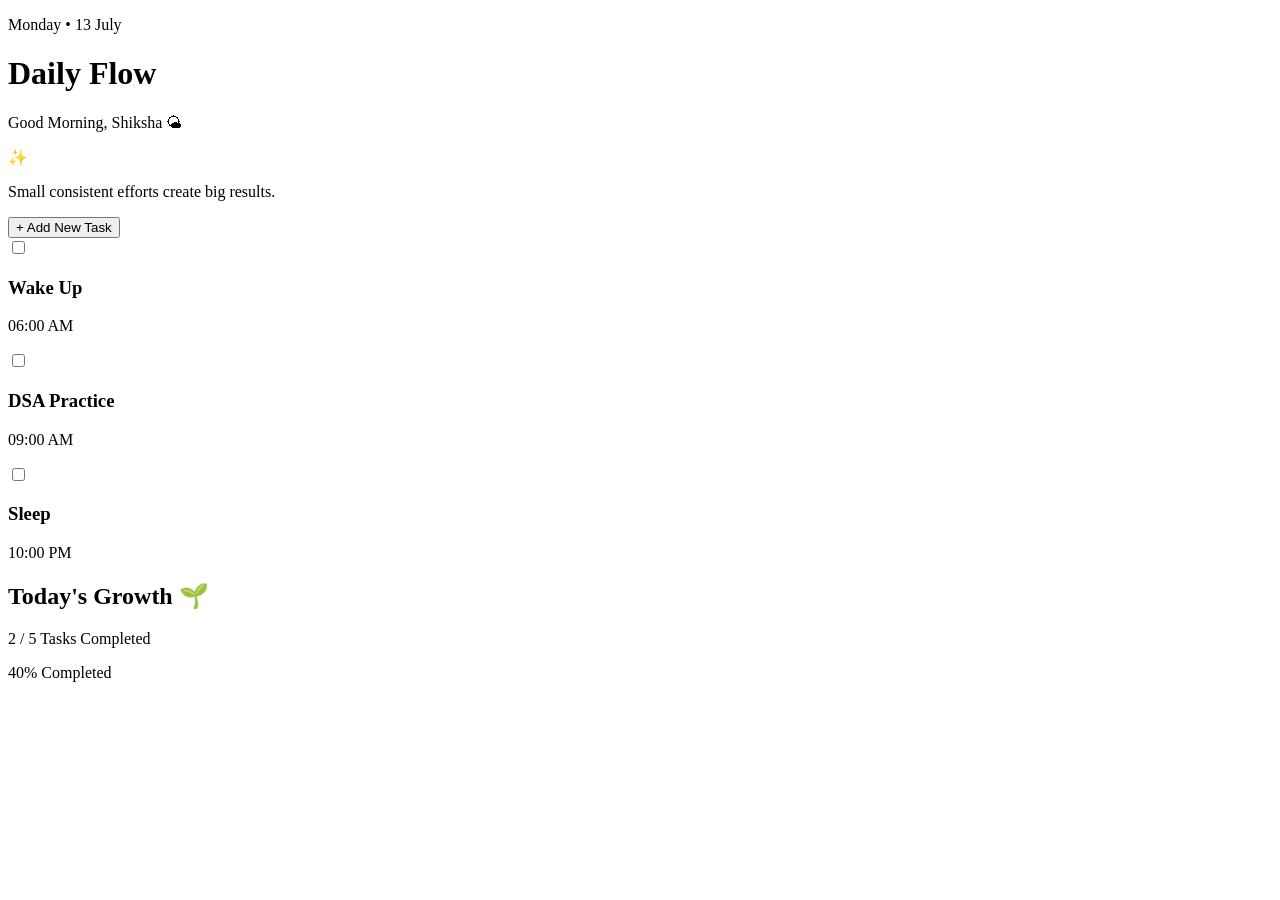
==== daily-flow.html @ 4d4a086d "Add files via upload" ====
<!DOCTYPE html>
<html lang="en">

<head>
    <meta charset="UTF-8">
    <meta name="viewport" content="width=device-width, initial-scale=1.0">

    <title>Daily Flow</title>

    <link rel="stylesheet" href="daily-flow.css">

</head>


<body>

    <div class="daily-container">


        <!-- Header Section -->

        <header class="daily-header">

            <p class="date">
                Monday • 13 July
            </p>

            <h1>
                Daily Flow
            </h1>

            <p class="greeting">
                Good Morning, Shiksha 🌤
            </p>

        </header>



        <!-- Motivation Section -->

        <section class="motivation-card">

            <span>
                ✨
            </span>

            <p>
                Small consistent efforts create big results.
            </p>

        </section>




        <!-- Add Task Section -->

        <section class="add-task-section">

            <button class="add-task-btn">

                <span>
                    +
                </span>

                Add New Task

            </button>


        </section>




        <!-- Task List Section -->

        <section class="task-section">


            <div class="task-card">


                <input type="checkbox">


                <div class="task-details">

                    <h3>
                        Wake Up
                    </h3>

                    <p>
                        06:00 AM
                    </p>

                </div>


            </div>



            <div class="task-card">


                <input type="checkbox">


                <div class="task-details">

                    <h3>
                        DSA Practice
                    </h3>

                    <p>
                        09:00 AM
                    </p>

                </div>


            </div>



            <div class="task-card">


                <input type="checkbox">


                <div class="task-details">

                    <h3>
                        Sleep
                    </h3>

                    <p>
                        10:00 PM
                    </p>

                </div>


            </div>


        </section>




        <!-- Progress Section -->


        <section class="growth-section">


            <div class="growth-header">

                <h2>
                    Today's Growth 🌱
                </h2>


                <p>
                    2 / 5 Tasks Completed
                </p>


            </div>



            <div class="progress-bar">

                <div class="progress-fill"></div>

            </div>


            <p class="progress-text">
                40% Completed
            </p>


        </section>




    </div>



</body>

</html>
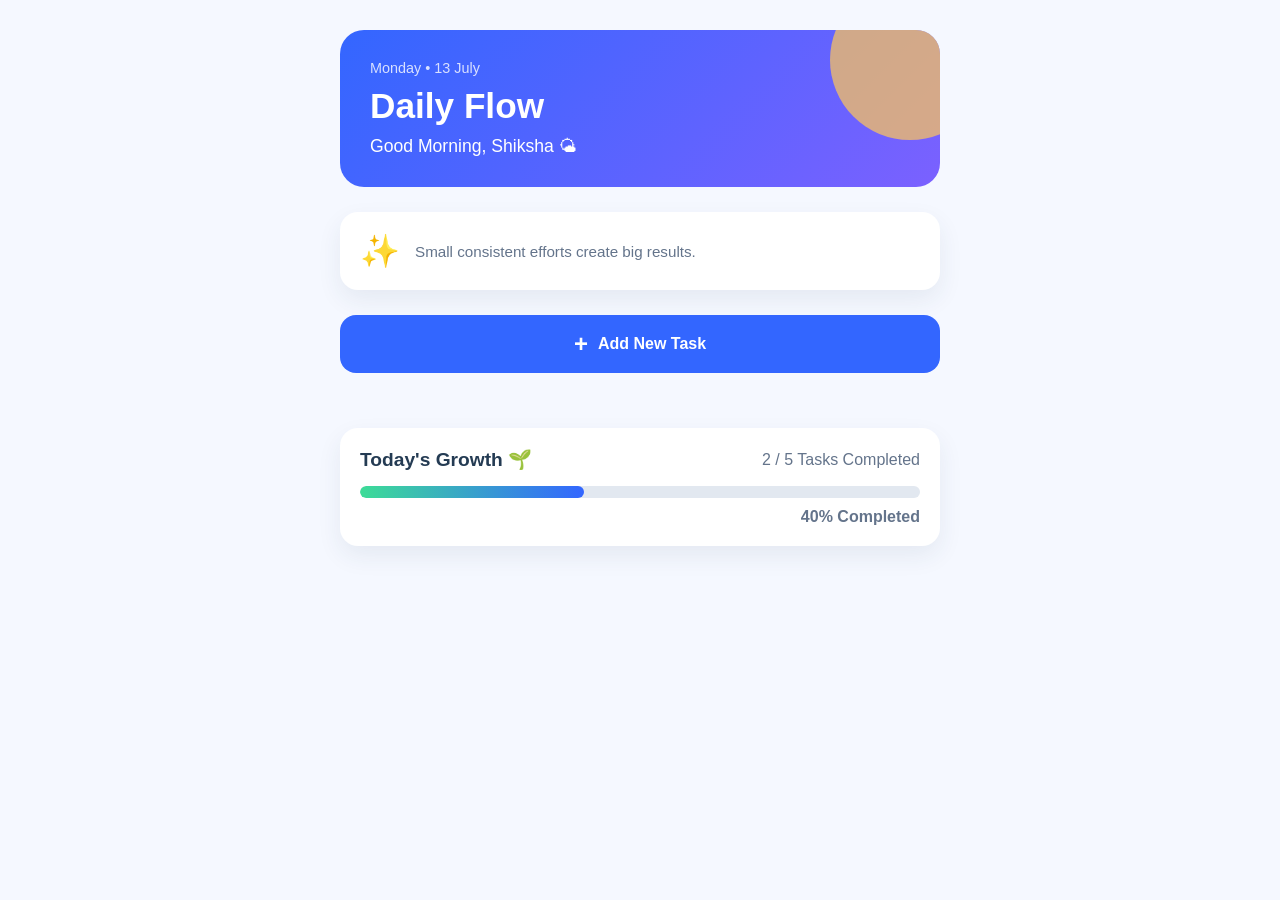
==== commit 20c45ef8: "Update daily-flow.html" ====
--- a/daily-flow.html
+++ b/daily-flow.html
@@ -52,13 +52,11 @@
         </section>
 
 
-
-
         <!-- Add Task Section -->
 
         <section class="add-task-section">
 
-            <button class="add-task-btn">
+            <button class="add-task-btn" id="addTaskBtn">
 
                 <span>
                     +
@@ -72,84 +70,11 @@
         </section>
 
 
-
-
         <!-- Task List Section -->
 
-        <section class="task-section">
-
-
-            <div class="task-card">
-
-
-                <input type="checkbox">
-
-
-                <div class="task-details">
-
-                    <h3>
-                        Wake Up
-                    </h3>
-
-                    <p>
-                        06:00 AM
-                    </p>
-
-                </div>
-
-
-            </div>
-
-
-
-            <div class="task-card">
-
-
-                <input type="checkbox">
-
-
-                <div class="task-details">
-
-                    <h3>
-                        DSA Practice
-                    </h3>
-
-                    <p>
-                        09:00 AM
-                    </p>
-
-                </div>
-
-
-            </div>
-
-
-
-            <div class="task-card">
-
-
-                <input type="checkbox">
-
-
-                <div class="task-details">
-
-                    <h3>
-                        Sleep
-                    </h3>
-
-                    <p>
-                        10:00 PM
-                    </p>
-
-                </div>
-
-
-            </div>
-
+        <section class="task-section" id="taskContainer">
 
         </section>
-
-
 
 
         <!-- Progress Section -->
@@ -197,4 +122,4 @@
 
 </body>
 
-</html>+</html>
--- a/daily-flow.css
+++ b/daily-flow.css
@@ -0,0 +1,421 @@
+/* =========================
+   AURORA PLANNER DESIGN SYSTEM
+========================= */
+
+
+:root {
+
+    --background: #F5F8FF;
+
+    --primary: #3366FF;
+
+    --secondary: #7B61FF;
+
+    --accent: #FFC857;
+
+    --success: #3DDC97;
+
+    --text: #243B53;
+
+    --card: #FFFFFF;
+
+    --border: #E2E8F0;
+
+    --shadow: 0 10px 25px rgba(36, 59, 83, 0.08);
+
+}
+
+
+
+
+/* =========================
+   GLOBAL RESET
+========================= */
+
+
+* {
+
+    margin: 0;
+    padding: 0;
+
+    box-sizing: border-box;
+
+    font-family: "Poppins", sans-serif;
+
+}
+
+
+
+
+body {
+
+    min-height: 100vh;
+
+    background: var(--background);
+
+    color: var(--text);
+
+    display: flex;
+
+    justify-content: center;
+
+    padding: 30px;
+
+}
+
+
+
+
+/* =========================
+   MAIN CONTAINER
+========================= */
+
+
+.daily-container {
+
+    width: 100%;
+
+    max-width: 600px;
+
+    background: transparent;
+
+}
+
+
+
+/* =========================
+   COMMON TEXT STYLE
+========================= */
+
+
+h1,
+h2,
+h3 {
+
+    color: var(--text);
+
+}
+
+
+p {
+
+    color: #64748B;
+
+}
+
+/* =========================
+   HEADER
+========================= */
+
+.daily-header {
+
+    background: linear-gradient(
+        135deg,
+        var(--primary),
+        var(--secondary)
+    );
+
+    padding: 30px;
+
+    border-radius: 24px;
+
+    color: white;
+
+    position: relative;
+
+    overflow: hidden;
+
+}
+
+
+.daily-header h1 {
+
+    color: white;
+
+    font-size: 2.2rem;
+
+    margin: 10px 0;
+
+}
+
+
+.date {
+
+    color: rgba(255,255,255,0.8);
+
+    font-size: 0.9rem;
+
+}
+
+
+.greeting {
+
+    color:white;
+
+    font-size:1.1rem;
+
+}
+
+
+/* Decorative circle */
+
+.daily-header::after {
+
+    content:"";
+
+    position:absolute;
+
+    width:160px;
+
+    height:160px;
+
+    background:var(--accent);
+
+    border-radius:50%;
+
+    right:-50px;
+
+    top:-50px;
+
+    opacity:0.7;
+
+}
+
+/* =========================
+   MOTIVATION CARD
+========================= */
+
+
+.motivation-card {
+
+    margin-top:25px;
+
+    background:var(--card);
+
+    padding:20px;
+
+    border-radius:18px;
+
+    box-shadow:var(--shadow);
+
+    display:flex;
+
+    gap:15px;
+
+    align-items:center;
+
+}
+
+
+.motivation-card span {
+
+    font-size:2rem;
+
+}
+
+
+.motivation-card p {
+
+    font-size:0.95rem;
+
+}
+
+/* =========================
+   ADD TASK BUTTON
+========================= */
+
+
+.add-task-section {
+
+    margin:25px 0;
+
+}
+
+.add-task-btn {
+
+
+    width:100%;
+
+    padding:15px;
+
+    border:none;
+
+    border-radius:16px;
+
+    background:var(--primary);
+
+    color:white;
+
+    font-size:1rem;
+
+    font-weight:600;
+
+    cursor:pointer;
+
+
+    display:flex;
+
+    justify-content:center;
+
+    align-items:center;
+
+    gap:10px;
+
+
+    transition:0.3s ease;
+
+}
+
+.add-task-btn:hover {
+
+    transform:translateY(-4px);
+
+    background:var(--secondary);
+
+}
+
+.add-task-btn span {
+
+    font-size:1.5rem;
+
+}
+/* =========================
+   TASK CARD
+========================= */
+
+
+.task-section {
+
+    display:flex;
+
+    flex-direction:column;
+
+    gap:15px;
+
+}
+
+
+.task-card {
+
+    background:var(--card);
+
+    padding:18px;
+
+    border-radius:18px;
+
+    box-shadow:var(--shadow);
+
+    display:flex;
+
+    align-items:center;
+
+    gap:15px;
+
+
+    transition:0.3s ease;
+
+}
+
+.task-card:hover {
+
+    transform:translateY(-3px);
+
+}
+
+.task-card input {
+
+    width:20px;
+
+    height:20px;
+
+    accent-color:var(--primary);
+
+}
+
+.task-details h3 {
+
+    font-size:1rem;
+
+    margin-bottom:5px;
+
+}
+
+.task-details p {
+
+    font-size:0.85rem;
+
+}
+/* =========================
+   GROWTH SECTION
+========================= */
+
+
+.growth-section {
+
+    margin-top:30px;
+
+    background:var(--card);
+
+    padding:20px;
+
+    border-radius:18px;
+
+    box-shadow:var(--shadow);
+
+}
+
+.growth-header {
+
+    display:flex;
+
+    justify-content:space-between;
+
+    align-items:center;
+
+    margin-bottom:15px;
+
+}
+
+.growth-header h2 {
+
+    font-size:1.2rem;
+
+}
+
+.progress-bar {
+
+    height:12px;
+
+    background:#E2E8F0;
+
+    border-radius:20px;
+
+    overflow:hidden;
+
+}
+
+.progress-fill {
+
+    height:100%;
+
+    width:40%;
+
+    background:linear-gradient(
+        90deg,
+        var(--success),
+        var(--primary)
+    );
+
+    border-radius:20px;
+
+}
+
+.progress-text {
+
+    margin-top:10px;
+
+    text-align:right;
+
+    font-weight:600;
+
+}
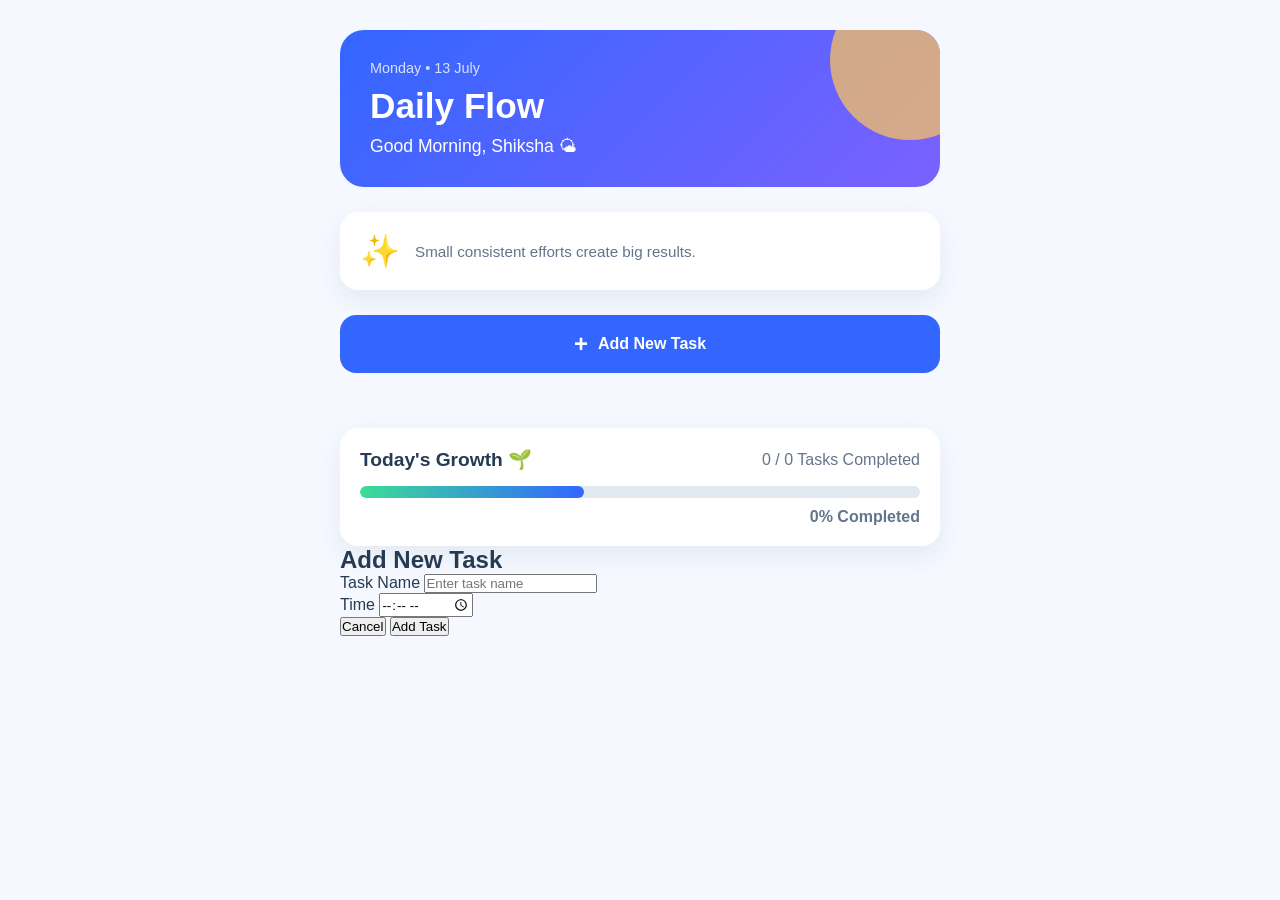
==== commit 63d24060: "Enhance daily flow with task modal and progress updates Updated task completion display and added mo" ====
--- a/daily-flow.html
+++ b/daily-flow.html
@@ -52,6 +52,8 @@
         </section>
 
 
+
+
         <!-- Add Task Section -->
 
         <section class="add-task-section">
@@ -69,13 +71,11 @@
 
         </section>
 
-
         <!-- Task List Section -->
 
         <section class="task-section" id="taskContainer">
 
         </section>
-
 
         <!-- Progress Section -->
 
@@ -90,8 +90,8 @@
                 </h2>
 
 
-                <p>
-                    2 / 5 Tasks Completed
+                <p id="taskStatus">
+                    0 / 0 Tasks Completed
                 </p>
 
 
@@ -101,25 +101,71 @@
 
             <div class="progress-bar">
 
-                <div class="progress-fill"></div>
+                <div class="progress-fill" id="progressFill"></div>
 
             </div>
 
 
-            <p class="progress-text">
-                40% Completed
+            <p class="progress-text" id="progressText">
+                0% Completed
             </p>
 
 
         </section>
 
+        <!-- Add Task Modal -->
 
+        <div class="modal-overlay" id="taskModal">
+
+            <div class="modal">
+
+                <h2>Add New Task</h2>
+
+                <div class="input-group">
+
+                    <label>Task Name</label>
+
+                    <input
+                        type="text"
+                        id="taskNameInput"
+                        placeholder="Enter task name"
+                    >
+
+                </div>
+
+                <div class="input-group">
+
+                    <label>Time</label>
+
+                    <input
+                        type="time"
+                        id="taskTimeInput"
+                    >
+
+                </div>
+
+                <div class="modal-buttons">
+
+                    <button class="cancel-btn" id="cancelBtn">
+                        Cancel
+                    </button>
+
+                    <button class="save-btn" id="saveTaskBtn">
+                        Add Task
+                    </button>
+
+                </div>
+
+            </div>
+
+        </div>
 
 
     </div>
 
-
-
+    
 </body>
 
+<script src="daily-flow.js"></script>
+
 </html>
